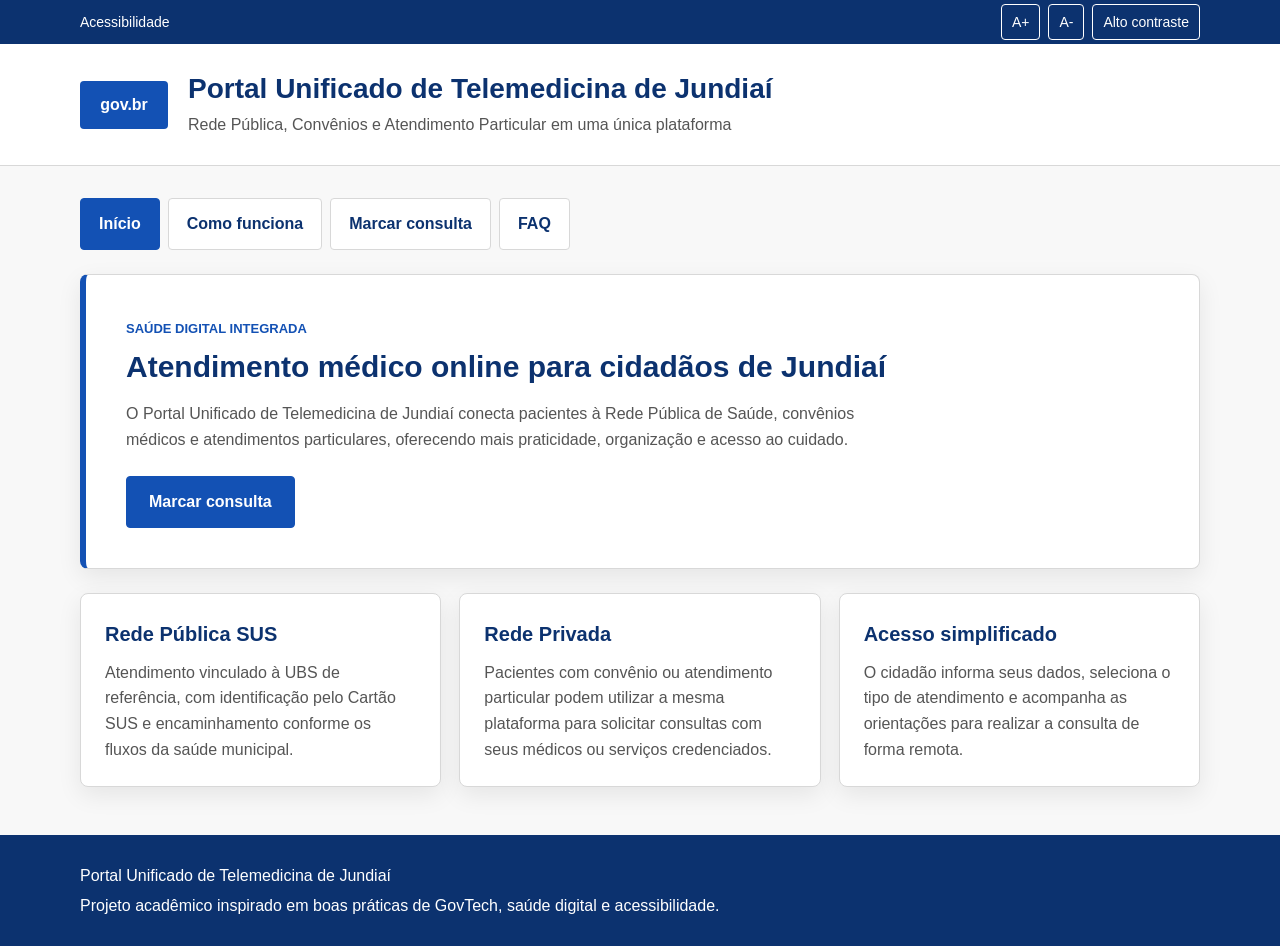
==== index.html @ 23819e75 "Primeiros passos! Código gerenciado por Yago; utilizamos: codex, cloude. Html básico, melhor mais o " ====
<!-- index.html -->
<!DOCTYPE html>
<html lang="pt-BR">
<head>
  <meta charset="UTF-8" />
  <meta name="viewport" content="width=device-width, initial-scale=1.0" />
  <title>Portal Unificado de Telemedicina de Jundiaí</title>

  <link rel="stylesheet" href="style.css" />
</head>
<body>
  <!-- Barra de acessibilidade no topo, preservando funções essenciais -->
  <div class="accessibility-bar" aria-label="Barra de acessibilidade">
    <div class="container accessibility-content">
      <span>Acessibilidade</span>

      <div class="accessibility-actions">
        <button type="button" id="increaseFont" aria-label="Aumentar tamanho da fonte">A+</button>
        <button type="button" id="decreaseFont" aria-label="Diminuir tamanho da fonte">A-</button>
        <button type="button" id="toggleContrast" aria-label="Ativar ou desativar alto contraste">
          Alto contraste
        </button>
      </div>
    </div>
  </div>

  <!-- Cabeçalho institucional inspirado no padrão Gov.br -->
  <header class="main-header">
    <div class="container header-content">
      <div class="brand">
        <span class="gov-label">gov.br</span>
        <div>
          <h1>Portal Unificado de Telemedicina de Jundiaí</h1>
          <p>Rede Pública, Convênios e Atendimento Particular em uma única plataforma</p>
        </div>
      </div>
    </div>
  </header>

  <main class="container page-layout">
    <!-- Navegação por abas -->
    <nav class="tabs" aria-label="Navegação principal">
      <button class="tab-button active" data-tab="inicio" type="button">Início</button>
      <button class="tab-button" data-tab="como-funciona" type="button">Como funciona</button>
      <button class="tab-button" data-tab="marcar-consulta" type="button">Marcar consulta</button>
      <button class="tab-button" data-tab="faq" type="button">FAQ</button>
    </nav>

    <!-- Aba Início -->
    <section id="inicio" class="tab-content active">
      <div class="hero-card">
        <div>
          <span class="section-kicker">Saúde digital integrada</span>
          <h2>Atendimento médico online para cidadãos de Jundiaí</h2>
          <p>
            O Portal Unificado de Telemedicina de Jundiaí conecta pacientes à Rede Pública
            de Saúde, convênios médicos e atendimentos particulares, oferecendo mais
            praticidade, organização e acesso ao cuidado.
          </p>
          <button class="primary-button" type="button" data-open-tab="marcar-consulta">
            Marcar consulta
          </button>
        </div>
      </div>

      <div class="info-grid">
        <article class="card">
          <h3>Rede Pública SUS</h3>
          <p>
            Atendimento vinculado à UBS de referência, com identificação pelo Cartão SUS
            e encaminhamento conforme os fluxos da saúde municipal.
          </p>
        </article>

        <article class="card">
          <h3>Rede Privada</h3>
          <p>
            Pacientes com convênio ou atendimento particular podem utilizar a mesma
            plataforma para solicitar consultas com seus médicos ou serviços credenciados.
          </p>
        </article>

        <article class="card">
          <h3>Acesso simplificado</h3>
          <p>
            O cidadão informa seus dados, seleciona o tipo de atendimento e acompanha
            as orientações para realizar a consulta de forma remota.
          </p>
        </article>
      </div>
    </section>

    <!-- Aba Como Funciona -->
    <section id="como-funciona" class="tab-content">
      <div class="card content-card">
        <span class="section-kicker">Fluxo do atendimento</span>
        <h2>Como funciona</h2>

        <div class="steps">
          <div class="step">
            <strong>1. Escolha o tipo de atendimento</strong>
            <p>
              O cidadão informa se deseja atendimento pela Rede Pública SUS ou pela Rede
              Privada, incluindo convênios e consultas particulares.
            </p>
          </div>

          <div class="step">
            <strong>2. Preencha os dados necessários</strong>
            <p>
              Para o SUS, são solicitados o Cartão SUS e a UBS de referência. Para a Rede
              Privada, são solicitados o convênio ou plano de saúde e o número da carteirinha.
            </p>
          </div>

          <div class="step">
            <strong>3. Aguarde a confirmação</strong>
            <p>
              A solicitação é encaminhada para análise. O paciente poderá ser atendido pelo
              médico da sua UBS ou pelo profissional vinculado ao seu convênio ou atendimento
              particular.
            </p>
          </div>

          <div class="step">
            <strong>4. Realize a consulta online</strong>
            <p>
              Após a confirmação, o paciente recebe as orientações de acesso à teleconsulta,
              garantindo mais comodidade e continuidade no cuidado em saúde.
            </p>
          </div>
        </div>
      </div>
    </section>

    <!-- Aba Marcar Consulta -->
    <section id="marcar-consulta" class="tab-content">
      <div class="card content-card">
        <span class="section-kicker">Solicitação de atendimento</span>
        <h2>Marcar consulta</h2>

        <form id="appointmentForm">
          <div class="form-group">
            <label for="fullName">Nome completo</label>
            <input type="text" id="fullName" name="fullName" required />
          </div>

          <div class="form-row">
            <div class="form-group">
              <label for="cpf">CPF</label>
              <input type="text" id="cpf" name="cpf" placeholder="000.000.000-00" required />
            </div>

            <div class="form-group">
              <label for="birthDate">Data de nascimento</label>
              <input type="date" id="birthDate" name="birthDate" required />
            </div>
          </div>

          <div class="form-group">
            <label for="phone">Telefone ou WhatsApp</label>
            <input type="tel" id="phone" name="phone" placeholder="(11) 99999-9999" required />
          </div>

          <!-- Radio buttons que controlam os campos dinâmicos -->
          <fieldset class="form-group radio-fieldset">
            <legend>Tipo de atendimento</legend>

            <label class="radio-option">
              <input type="radio" name="serviceType" value="publica" required />
              Rede Pública SUS
            </label>

            <label class="radio-option">
              <input type="radio" name="serviceType" value="privada" required />
              Rede Privada Convênio/Particular
            </label>
          </fieldset>

          <!-- Campos exibidos somente para Rede Pública -->
          <div id="publicFields" class="conditional-fields hidden">
            <div class="form-group">
              <label for="susCard">Número do Cartão SUS</label>
              <input type="text" id="susCard" name="susCard" />
            </div>

            <div class="form-group">
              <label for="ubs">UBS de referência</label>
              <select id="ubs" name="ubs">
                <option value="">Selecione uma UBS</option>
                <option value="ubs-central">UBS Central</option>
                <option value="ubs-vila-arens">UBS Vila Arens</option>
                <option value="ubs-eloype-chaves">UBS Eloy Chaves</option>
                <option value="ubs-vila-hortolandia">UBS Vila Hortolândia</option>
                <option value="ubs-novo-horizonte">UBS Novo Horizonte</option>
              </select>
            </div>
          </div>

          <!-- Campos exibidos somente para Rede Privada -->
          <div id="privateFields" class="conditional-fields hidden">
            <div class="form-group">
              <label for="healthPlan">Nome do convênio/plano de saúde</label>
              <input type="text" id="healthPlan" name="healthPlan" />
            </div>

            <div class="form-group">
              <label for="cardNumber">Número da carteirinha</label>
              <input type="text" id="cardNumber" name="cardNumber" />
            </div>
          </div>

          <div class="form-group">
            <label for="specialty">Especialidade desejada</label>
            <select id="specialty" name="specialty" required>
              <option value="">Selecione uma especialidade</option>
              <option value="clinico-geral">Clínico geral</option>
              <option value="pediatria">Pediatria</option>
              <option value="psicologia">Psicologia</option>
              <option value="cardiologia">Cardiologia</option>
              <option value="dermatologia">Dermatologia</option>
            </select>
          </div>

          <div class="form-group">
            <label for="description">Descreva brevemente o motivo da consulta</label>
            <textarea id="description" name="description" rows="4" required></textarea>
          </div>

          <button class="primary-button" type="submit">Enviar solicitação</button>

          <p id="formMessage" class="form-message" role="status" aria-live="polite"></p>
        </form>
      </div>
    </section>

    <!-- Aba FAQ -->
    <section id="faq" class="tab-content">
      <div class="card content-card">
        <span class="section-kicker">Dúvidas frequentes</span>
        <h2>FAQ</h2>

        <div class="faq-list">
          <details>
            <summary>O portal é somente para pacientes do SUS?</summary>
            <p>
              Não. O portal foi ampliado para integrar tanto a Rede Pública SUS quanto a
              Rede Privada, incluindo convênios médicos e atendimentos particulares.
            </p>
          </details>

          <details>
            <summary>Posso ser atendido pelo médico da minha UBS?</summary>
            <p>
              Sim. Ao escolher Rede Pública SUS, o sistema solicita o Cartão SUS e a UBS
              de referência para encaminhar o atendimento conforme a organização da rede municipal.
            </p>
          </details>

          <details>
            <summary>Quem tem convênio também pode usar?</summary>
            <p>
              Sim. Pacientes da Rede Privada podem informar o nome do convênio ou plano
              de saúde e o número da carteirinha para solicitar atendimento pela plataforma.
            </p>
          </details>

          <details>
            <summary>A consulta é sempre online?</summary>
            <p>
              O objetivo principal é facilitar a teleconsulta. Porém, dependendo da avaliação
              profissional, o paciente poderá receber orientação para atendimento presencial.
            </p>
          </details>

          <details>
            <summary>O alto contraste e o aumento de fonte funcionam em todas as abas?</summary>
            <p>
              Sim. Os recursos de acessibilidade foram mantidos globalmente e afetam toda
              a interface do portal.
            </p>
          </details>
        </div>
      </div>
    </section>
  </main>

  <footer class="main-footer">
    <div class="container">
      <p>Portal Unificado de Telemedicina de Jundiaí</p>
      <p>Projeto acadêmico inspirado em boas práticas de GovTech, saúde digital e acessibilidade.</p>
    </div>
  </footer>

  <script src="script.js"></script>
</body>
</html>
---- style.css ----
/* style.css */

/* Variáveis centrais para facilitar manutenção da identidade visual */
:root {
  --gov-blue: #1351b4;
  --gov-blue-dark: #0c326f;
  --gov-blue-light: #dbe8fb;
  --background: #f8f8f8;
  --surface: #ffffff;
  --text: #1f1f1f;
  --muted: #555555;
  --border: #d8d8d8;
  --success: #168821;
  --shadow: 0 8px 24px rgba(0, 0, 0, 0.08);
  --radius: 8px;
  --font-scale: 1;
}

* {
  box-sizing: border-box;
}

body {
  margin: 0;
  font-family: Arial, Helvetica, sans-serif;
  font-size: calc(16px * var(--font-scale));
  line-height: 1.6;
  color: var(--text);
  background: var(--background);
}

button,
input,
select,
textarea {
  font: inherit;
}

.container {
  width: min(1120px, calc(100% - 32px));
  margin: 0 auto;
}

/* Barra de acessibilidade */
.accessibility-bar {
  background: var(--gov-blue-dark);
  color: #ffffff;
  font-size: calc(14px * var(--font-scale));
}

.accessibility-content {
  display: flex;
  align-items: center;
  justify-content: space-between;
  min-height: 44px;
  gap: 16px;
}

.accessibility-actions {
  display: flex;
  gap: 8px;
  flex-wrap: wrap;
}

.accessibility-actions button {
  border: 1px solid #ffffff;
  background: transparent;
  color: #ffffff;
  padding: 6px 10px;
  border-radius: 4px;
  cursor: pointer;
}

.accessibility-actions button:hover,
.accessibility-actions button:focus {
  background: #ffffff;
  color: var(--gov-blue-dark);
}

/* Cabeçalho */
.main-header {
  background: var(--surface);
  border-bottom: 1px solid var(--border);
}

.header-content {
  padding: 28px 0;
}

.brand {
  display: flex;
  align-items: center;
  gap: 20px;
}

.gov-label {
  display: inline-flex;
  align-items: center;
  justify-content: center;
  min-width: 88px;
  height: 48px;
  background: var(--gov-blue);
  color: #ffffff;
  font-weight: 700;
  border-radius: 4px;
  letter-spacing: 0;
}

.brand h1 {
  margin: 0;
  color: var(--gov-blue-dark);
  font-size: calc(28px * var(--font-scale));
  line-height: 1.2;
}

.brand p {
  margin: 6px 0 0;
  color: var(--muted);
}

/* Layout principal */
.page-layout {
  padding: 32px 0 48px;
}

.tabs {
  display: flex;
  flex-wrap: wrap;
  gap: 8px;
  margin-bottom: 24px;
}

.tab-button {
  border: 1px solid var(--border);
  background: var(--surface);
  color: var(--gov-blue-dark);
  padding: 12px 18px;
  border-radius: 4px;
  font-weight: 700;
  cursor: pointer;
}

.tab-button:hover,
.tab-button:focus {
  border-color: var(--gov-blue);
  background: var(--gov-blue-light);
}

.tab-button.active {
  background: var(--gov-blue);
  color: #ffffff;
  border-color: var(--gov-blue);
}

.tab-content {
  display: none;
}

.tab-content.active {
  display: block;
}

/* Cards e hero */
.hero-card,
.card {
  background: var(--surface);
  border: 1px solid var(--border);
  border-radius: var(--radius);
  box-shadow: var(--shadow);
}

.hero-card {
  padding: 40px;
  margin-bottom: 24px;
  border-left: 6px solid var(--gov-blue);
}

.section-kicker {
  display: inline-block;
  color: var(--gov-blue);
  font-weight: 700;
  margin-bottom: 8px;
  text-transform: uppercase;
  font-size: calc(13px * var(--font-scale));
}

.hero-card h2,
.content-card h2 {
  margin: 0 0 12px;
  color: var(--gov-blue-dark);
  font-size: calc(30px * var(--font-scale));
  line-height: 1.25;
}

.hero-card p {
  max-width: 760px;
  margin-bottom: 24px;
  color: var(--muted);
}

.info-grid {
  display: grid;
  grid-template-columns: repeat(3, 1fr);
  gap: 18px;
}

.card {
  padding: 24px;
}

.card h3 {
  margin: 0 0 10px;
  color: var(--gov-blue-dark);
  font-size: calc(20px * var(--font-scale));
}

.card p {
  margin: 0;
  color: var(--muted);
}

.content-card {
  max-width: 860px;
}

/* Botões */
.primary-button {
  border: 1px solid var(--gov-blue);
  background: var(--gov-blue);
  color: #ffffff;
  padding: 12px 22px;
  border-radius: 4px;
  font-weight: 700;
  cursor: pointer;
  transition: background 0.2s ease, transform 0.2s ease;
}

.primary-button:hover,
.primary-button:focus {
  background: var(--gov-blue-dark);
  transform: translateY(-1px);
}

/* Etapas */
.steps {
  display: grid;
  gap: 16px;
  margin-top: 20px;
}

.step {
  padding: 18px;
  border-left: 4px solid var(--gov-blue);
  background: #f5f8ff;
  border-radius: 4px;
}

.step strong {
  color: var(--gov-blue-dark);
}

.step p {
  margin: 8px 0 0;
}

/* Formulário */
form {
  margin-top: 20px;
}

.form-row {
  display: grid;
  grid-template-columns: 1fr 1fr;
  gap: 16px;
}

.form-group {
  margin-bottom: 18px;
}

label,
legend {
  display: block;
  margin-bottom: 8px;
  font-weight: 700;
  color: var(--gov-blue-dark);
}

input,
select,
textarea {
  width: 100%;
  border: 1px solid var(--border);
  border-radius: 4px;
  padding: 12px;
  background: #ffffff;
  color: var(--text);
}

input:focus,
select:focus,
textarea:focus {
  outline: 3px solid var(--gov-blue-light);
  border-color: var(--gov-blue);
}

.radio-fieldset {
  border: 1px solid var(--border);
  border-radius: var(--radius);
  padding: 16px;
}

.radio-option {
  display: flex;
  align-items: center;
  gap: 10px;
  font-weight: 400;
  color: var(--text);
  margin-bottom: 10px;
}

.radio-option input {
  width: auto;
}

.conditional-fields {
  padding: 18px;
  margin-bottom: 18px;
  background: #f5f8ff;
  border: 1px solid var(--gov-blue-light);
  border-radius: var(--radius);
}

.hidden {
  display: none;
}

.form-message {
  margin-top: 16px;
  font-weight: 700;
  color: var(--success);
}

/* FAQ */
.faq-list {
  display: grid;
  gap: 12px;
  margin-top: 20px;
}

details {
  border: 1px solid var(--border);
  border-radius: var(--radius);
  background: #ffffff;
  padding: 16px;
}

summary {
  cursor: pointer;
  font-weight: 700;
  color: var(--gov-blue-dark);
}

details p {
  margin-bottom: 0;
  color: var(--muted);
}

/* Rodapé */
.main-footer {
  background: var(--gov-blue-dark);
  color: #ffffff;
  padding: 24px 0;
}

.main-footer p {
  margin: 4px 0;
}

/* Alto contraste aplicado via JavaScript */
body.high-contrast {
  --background: #000000;
  --surface: #000000;
  --text: #ffffff;
  --muted: #ffffff;
  --border: #ffffff;
  --gov-blue: #ffff00;
  --gov-blue-dark: #ffff00;
  --gov-blue-light: #333333;
  --shadow: none;
}

body.high-contrast .main-header,
body.high-contrast .card,
body.high-contrast .hero-card,
body.high-contrast details,
body.high-contrast input,
body.high-contrast select,
body.high-contrast textarea {
  background: #000000;
  color: #ffffff;
}

body.high-contrast .gov-label,
body.high-contrast .primary-button,
body.high-contrast .tab-button.active {
  background: #ffff00;
  color: #000000;
  border-color: #ffff00;
}

body.high-contrast .tab-button {
  background: #000000;
  color: #ffff00;
  border-color: #ffff00;
}

body.high-contrast .step,
body.high-contrast .conditional-fields {
  background: #111111;
  border-color: #ffff00;
}

/* Responsividade */
@media (max-width: 768px) {
  .brand {
    align-items: flex-start;
    flex-direction: column;
  }

  .brand h1 {
    font-size: calc(24px * var(--font-scale));
  }

  .hero-card {
    padding: 28px;
  }

  .info-grid,
  .form-row {
    grid-template-columns: 1fr;
  }

  .tabs {
    flex-direction: column;
  }

  .tab-button {
    width: 100%;
    text-align: left;
  }

  .accessibility-content {
    align-items: flex-start;
    flex-direction: column;
    padding: 10px 0;
  }
}
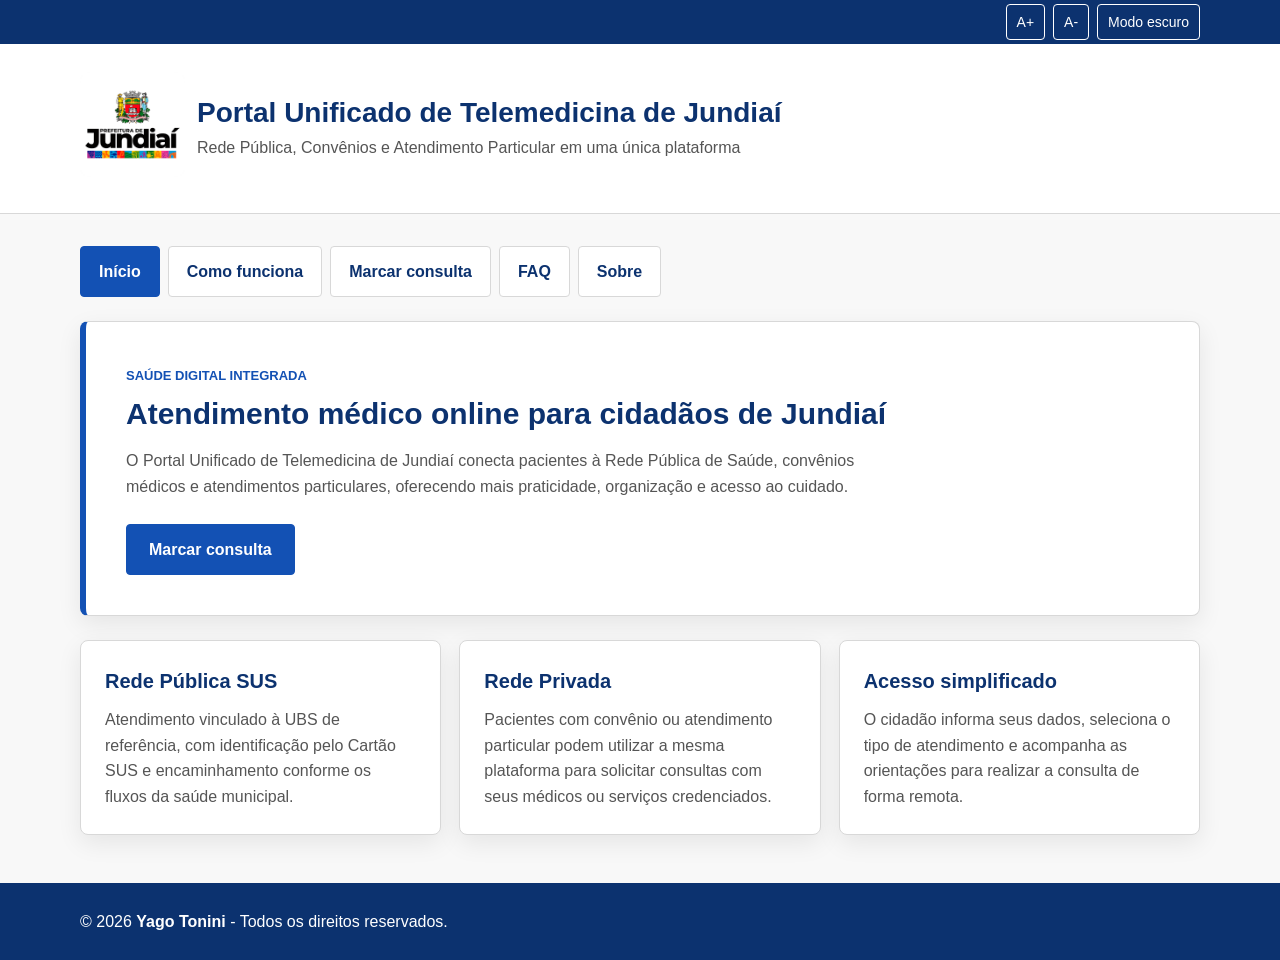
==== commit 2fe938e3: "Algumas Atualizações Tentando deixar o projeto mais agradável, mudando pequenos detalhes." ====
--- a/index.html
+++ b/index.html
@@ -5,33 +5,42 @@
   <meta charset="UTF-8" />
   <meta name="viewport" content="width=device-width, initial-scale=1.0" />
   <title>Portal Unificado de Telemedicina de Jundiaí</title>
-
   <link rel="stylesheet" href="style.css" />
 </head>
 <body>
   <!-- Barra de acessibilidade no topo, preservando funções essenciais -->
   <div class="accessibility-bar" aria-label="Barra de acessibilidade">
     <div class="container accessibility-content">
-      <span>Acessibilidade</span>
+    
 
       <div class="accessibility-actions">
         <button type="button" id="increaseFont" aria-label="Aumentar tamanho da fonte">A+</button>
         <button type="button" id="decreaseFont" aria-label="Diminuir tamanho da fonte">A-</button>
-        <button type="button" id="toggleContrast" aria-label="Ativar ou desativar alto contraste">
-          Alto contraste
+        <button type="button" id="toggleTheme" aria-label="Ativar ou desativar modo escuro">
+          Modo escuro
         </button>
+        
       </div>
     </div>
   </div>
 
-  <!-- Cabeçalho institucional inspirado no padrão Gov.br -->
+  <!-- Cabeçalho -->
   <header class="main-header">
     <div class="container header-content">
       <div class="brand">
-        <span class="gov-label">gov.br</span>
+        <a href="https://jundiai.sp.gov.br/" target="_blank" rel="noopener noreferrer">
+        <img
+          class="brand-logo"
+          src="imagens/imagem prefeitura jun.webp"
+          alt="Prefeitura de Jundiaí"
+        />
+        </a>
+        
+        
         <div>
           <h1>Portal Unificado de Telemedicina de Jundiaí</h1>
           <p>Rede Pública, Convênios e Atendimento Particular em uma única plataforma</p>
+        
         </div>
       </div>
     </div>
@@ -44,6 +53,7 @@
       <button class="tab-button" data-tab="como-funciona" type="button">Como funciona</button>
       <button class="tab-button" data-tab="marcar-consulta" type="button">Marcar consulta</button>
       <button class="tab-button" data-tab="faq" type="button">FAQ</button>
+      <button class="tab-button" data-tab="sobre" type="button">Sobre</button>
     </nav>
 
     <!-- Aba Início -->
@@ -283,12 +293,48 @@
         </div>
       </div>
     </section>
+
+    <!-- Aba Sobre -->
+    <section id="sobre" class="tab-content">
+    <div class="card content-card">
+    <span class="section-kicker">Sobre o projeto</span>
+    <h2>Portal Unificado de Telemedicina de Jundiaí</h2>
+
+    <p>
+      Este projeto foi desenvolvido como parte de um Trabalho de Conclusão de Curso,
+      com o objetivo de propor uma solução digital para facilitar o acesso da população
+      de Jundiaí a atendimentos médicos por telemedicina.
+    </p>
+
+    <p>
+      A plataforma simula um portal GovTech, inspirado em padrões de interface do Gov.br,
+      reunindo em um único ambiente a Rede Pública SUS, convênios de saúde e atendimentos
+      particulares.
+    </p>
+
+    <p>
+      O sistema prioriza acessibilidade, clareza visual, organização das informações e
+      uma experiência simples para o cidadão, permitindo escolher o tipo de atendimento,
+      preencher os dados necessários e solicitar uma consulta online.
+    </p>
+
+    <h3>Objetivos do projeto</h3>
+
+    <ul>
+      <li>Modernizar o acesso aos serviços de saúde digital.</li>
+      <li>Integrar atendimento público e privado em uma mesma plataforma.</li>
+      <li>Reduzir barreiras de deslocamento para consultas iniciais.</li>
+      <li>Garantir que a população tenha acesso a informações claras e confiáveis.</li>
+      <li>Promover a inclusão digital e acessibilidade para todos os cidadãos.</li>
+
+    </ul>
+  </div>
+  </section>
   </main>
 
   <footer class="main-footer">
     <div class="container">
-      <p>Portal Unificado de Telemedicina de Jundiaí</p>
-      <p>Projeto acadêmico inspirado em boas práticas de GovTech, saúde digital e acessibilidade.</p>
+      <p>&copy; 2026 <strong>Yago Tonini</strong> - Todos os direitos reservados. </p>
     </div>
   </footer>
 
--- a/style.css
+++ b/style.css
@@ -20,6 +20,10 @@
   box-sizing: border-box;
 }
 
+body::-webkit-scrollbar {
+    display: none; /* esconder a barra de rolagem */
+}
+
 body {
   margin: 0;
   font-family: Arial, Helvetica, sans-serif;
@@ -27,7 +31,12 @@
   line-height: 1.6;
   color: var(--text);
   background: var(--background);
-}
+
+  min-height: 100vh;
+  display: flex;
+  flex-direction: column;
+}
+
 
 button,
 input,
@@ -51,7 +60,7 @@
 .accessibility-content {
   display: flex;
   align-items: center;
-  justify-content: space-between;
+  justify-content: flex-end;
   min-height: 44px;
   gap: 16px;
 }
@@ -90,7 +99,14 @@
 .brand {
   display: flex;
   align-items: center;
-  gap: 20px;
+  gap: 12px;
+}
+
+.brand-logo {
+  width: 105px;
+  max-height: 110px;
+  object-fit: contain;
+  flex-shrink: 0;
 }
 
 .gov-label {
@@ -120,6 +136,7 @@
 
 /* Layout principal */
 .page-layout {
+  flex: 1;
   padding: 32px 0 48px;
 }
 
@@ -370,66 +387,83 @@
 .main-footer {
   background: var(--gov-blue-dark);
   color: #ffffff;
-  padding: 24px 0;
+  padding: 20px 0;
 }
 
 .main-footer p {
-  margin: 4px 0;
-}
-
-/* Alto contraste aplicado via JavaScript */
-body.high-contrast {
-  --background: #000000;
-  --surface: #000000;
-  --text: #ffffff;
-  --muted: #ffffff;
-  --border: #ffffff;
-  --gov-blue: #ffff00;
-  --gov-blue-dark: #ffff00;
-  --gov-blue-light: #333333;
-  --shadow: none;
-}
-
-body.high-contrast .main-header,
-body.high-contrast .card,
-body.high-contrast .hero-card,
-body.high-contrast details,
-body.high-contrast input,
-body.high-contrast select,
-body.high-contrast textarea {
-  background: #000000;
-  color: #ffffff;
-}
-
-body.high-contrast .gov-label,
-body.high-contrast .primary-button,
-body.high-contrast .tab-button.active {
-  background: #ffff00;
-  color: #000000;
-  border-color: #ffff00;
-}
-
-body.high-contrast .tab-button {
-  background: #000000;
-  color: #ffff00;
-  border-color: #ffff00;
-}
-
-body.high-contrast .step,
-body.high-contrast .conditional-fields {
-  background: #111111;
-  border-color: #ffff00;
+  margin: 6px 0;
+}
+
+/* Modo escuro aplicado via JavaScript */
+body.dark-mode {
+  --background: #121212;
+  --surface: #1e1e1e;
+  --text: #f5f5f5;
+  --muted: #d0d0d0;
+  --border: #3a3a3a;
+  --gov-blue: #6ea8fe;
+  --gov-blue-dark: #9ec5fe;
+  --gov-blue-light: #26364f;
+  --shadow: 0 8px 24px rgba(0, 0, 0, 0.35);
+}
+
+body.dark-mode .main-header,
+body.dark-mode .card,
+body.dark-mode .hero-card,
+body.dark-mode details,
+body.dark-mode input,
+body.dark-mode select,
+body.dark-mode textarea {
+  background: var(--surface);
+  color: var(--text);
+}
+
+body.dark-mode .accessibility-bar,
+body.dark-mode .main-footer {
+  background: #0b1f3a;
+}
+
+body.dark-mode .gov-label,
+body.dark-mode .primary-button,
+body.dark-mode .tab-button.active {
+  background: var(--gov-blue);
+  color: #08111f;
+  border-color: var(--gov-blue);
+}
+
+body.dark-mode .tab-button {
+  background: var(--surface);
+  color: var(--gov-blue-dark);
+  border-color: var(--border);
+}
+
+body.dark-mode .step,
+body.dark-mode .conditional-fields {
+  background: #182336;
+  border-color: var(--gov-blue-light);
 }
 
 /* Responsividade */
 @media (max-width: 768px) {
   .brand {
-    align-items: flex-start;
-    flex-direction: column;
+    flex-direction: row;
+    align-items: center;
+    gap: 10px;
+  }
+
+  .brand-logo {
+    width: 82px;
+    max-height: 58px;
   }
 
   .brand h1 {
-    font-size: calc(24px * var(--font-scale));
+    font-size: calc(19px * var(--font-scale));
+    line-height: 1.2;
+  }
+
+  .brand p {
+    font-size: calc(14px * var(--font-scale));
+    line-height: 1.3;
   }
 
   .hero-card {
@@ -455,4 +489,23 @@
     flex-direction: column;
     padding: 10px 0;
   }
+}
+
+@media (max-width: 420px) {
+  .brand-logo {
+    width: 68px;
+    max-height: 48px;
+  }
+
+  .brand {
+    gap: 8px;
+  }
+
+  .brand h1 {
+    font-size: calc(17px * var(--font-scale));
+  }
+
+  .brand p {
+    font-size: calc(13px * var(--font-scale));
+  }
 }
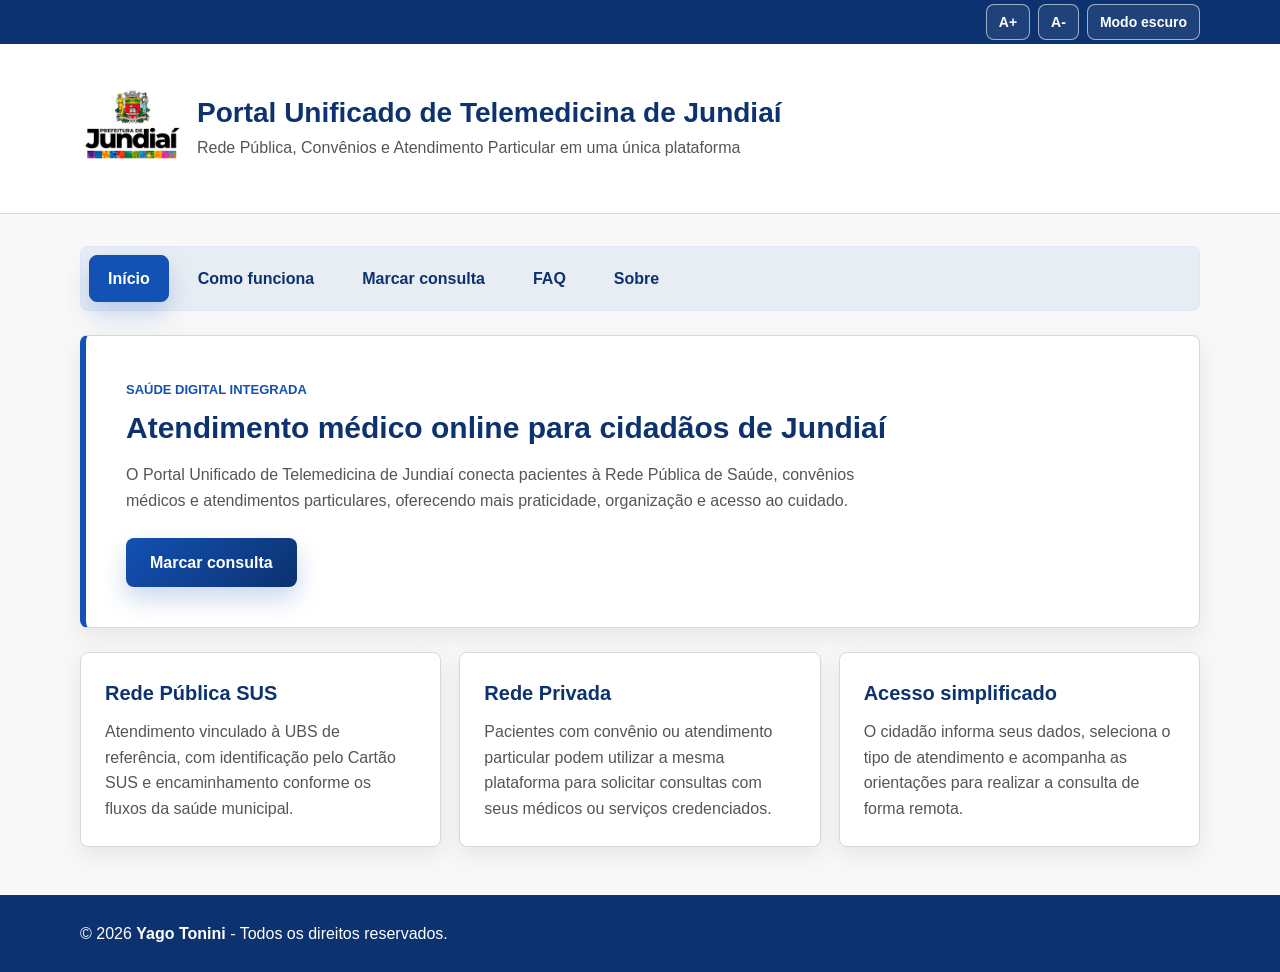
==== commit 029031f3: "Pequenos Detalhes sendo mudados Objetivo deixar o site mais fluido e fácil de mexer." ====
--- a/index.html
+++ b/index.html
@@ -104,11 +104,12 @@
     <section id="como-funciona" class="tab-content">
       <div class="card content-card">
         <span class="section-kicker">Fluxo do atendimento</span>
-        <h2>Como funciona</h2>
+        <h2>Como funciona a sua consulta por vídeo?</h2>
+        <p><strong>Veja como é fácil e seguro ser atendido sem sair de casa, passo a passo.</strong></p>
 
         <div class="steps">
           <div class="step">
-            <strong>1. Escolha o tipo de atendimento</strong>
+            <strong>Escolha o tipo de atendimento</strong>
             <p>
               O cidadão informa se deseja atendimento pela Rede Pública SUS ou pela Rede
               Privada, incluindo convênios e consultas particulares.
@@ -116,7 +117,7 @@
           </div>
 
           <div class="step">
-            <strong>2. Preencha os dados necessários</strong>
+            <strong>Preencha os dados necessários</strong>
             <p>
               Para o SUS, são solicitados o Cartão SUS e a UBS de referência. Para a Rede
               Privada, são solicitados o convênio ou plano de saúde e o número da carteirinha.
@@ -124,7 +125,7 @@
           </div>
 
           <div class="step">
-            <strong>3. Aguarde a confirmação</strong>
+            <strong>Aguarde a confirmação</strong>
             <p>
               A solicitação é encaminhada para análise. O paciente poderá ser atendido pelo
               médico da sua UBS ou pelo profissional vinculado ao seu convênio ou atendimento
@@ -133,10 +134,38 @@
           </div>
 
           <div class="step">
-            <strong>4. Realize a consulta online</strong>
+            <strong>Realize a consulta online</strong>
             <p>
               Após a confirmação, o paciente recebe as orientações de acesso à teleconsulta,
               garantindo mais comodidade e continuidade no cuidado em saúde.
+            </p>
+          </div>
+
+          <div class="step">
+            <strong>Segurança</strong>
+            <p>
+              Antes da consulta, vamos confirmar quem é você para garantir sua segurança. Você também precisará clicar em "Aceitar" para nos autorizar a realizar o seu atendimento por vídeo.
+            </p>
+          </div>
+
+          <div class="step">
+            <strong>A Hora da Consulta</strong>
+            <p>
+              No horário marcado, você entrará em uma sala de vídeo segura. Você e o médico vão conversar em tempo real. Ele vai ouvir suas queixas, ver você pela câmera e avaliar sua saúde com todo o cuidado e sigilo.
+            </p>
+          </div>
+
+          <div class="step">
+            <strong>Receitas e Exames no seu Celular</strong>
+            <p>
+              Após a conversa, se você precisar de remédios, atestados ou exames, o médico enviará os documentos direto para o seu celular. Eles vêm com uma assinatura digital e valem em qualquer farmácia!
+            </p>
+          </div>
+
+          <div class="step">
+            <strong>Acompanhamento Contínuo</strong>
+            <p>
+              Nós cuidamos de você mesmo depois de desligar a chamada. Todos os seus dados ficam guardados com total segurança e, se necessário, deixaremos seu retorno agendado.
             </p>
           </div>
         </div>
@@ -284,10 +313,65 @@
           </details>
 
           <details>
-            <summary>O alto contraste e o aumento de fonte funcionam em todas as abas?</summary>
-            <p>
-              Sim. Os recursos de acessibilidade foram mantidos globalmente e afetam toda
-              a interface do portal.
+            <summary>Como agendar uma consulta?</summary>
+            <p>
+              É muito simples! Basta clicar no botão de agendamento na tela principal. Você vai escolher o tipo de médico que precisa, o dia e o horário que achar melhor. Se precisar de ajuda em qualquer etapa, temos um botão de suporte pronto para te auxiliar.
+            </p>
+          </details>
+
+          <details>
+            <summary>O que acontece se a internet cair na hora?</summary>
+            <p>
+              Não se preocupe, isso pode acontecer! Se a sua conexão ou a do médico falhar, ele tentará ligar de novo. Caso não seja possível voltar para a chamada de vídeo, nossa equipe entrará em contato com você por telefone ou mensagem para remarcar a consulta, sem nenhum custo extra.
+            </p>
+          </details>
+
+          <details>
+            <summary>O que preciso de ter para realizar a consulta por vídeo?</summary>
+            <p>
+              Apenas precisa de um telemóvel (smartphone), tablet ou computador com acesso à internet. O aparelho precisa de ter uma câmara e um microfone a funcionar. Não é necessário instalar programas complicados, basta clicar no link ou botão de "Entrar na consulta" à hora marcada.
+            </p>
+          </details>
+
+          <details>
+            <summary>Como me devo preparar antes de a consulta começar?</summary>
+            <p>
+              Recomendamos que escolha um local calmo, silencioso e bem iluminado na sua casa. Tenha consigo o seu documento de identificação (como o Cartão de Cidadão) e as caixas dos medicamentos que já toma habitualmente, para poder mostrar ao médico caso ele pergunte.
+            </p>
+          </details>
+
+          <details>
+            <summary>Como vou receber minha receita de remédios?</summary>
+            <p>
+              Após a conversa, se o médico receitar algum remédio ou pedir exames, ele enviará o documento direto para o seu celular. Essa receita digital é super segura e vale normalmente em qualquer farmácia perto da sua casa.
+            </p>
+          </details>
+
+          <details>
+            <summary>Meus dados de saúde estão seguros?</summary>
+            <p>
+              Com certeza. Seguimos leis muito rigorosas (como a Lei Geral de Proteção de Dados - LGPD) para garantir que apenas você e seu médico tenham acesso às suas informações e ao que foi conversado durante a consulta.
+            </p>
+          </details>
+
+          <details>
+            <summary>Posso ter um familiar ou cuidador comigo durante a consulta?</summary>
+            <p>
+              Com certeza! Se se sentir mais confortável ou precisar de ajuda para falar com o médico ou mexer no telemóvel, um familiar, amigo ou cuidador pode e deve estar ao seu lado durante toda a chamada de vídeo.
+            </p>
+          </details>
+
+          <details>
+            <summary>E se o médico precisar de ver um exame que eu já fiz antes?</summary>
+            <p>
+              É muito simples. Na página da sua consulta, existe um botão chamado "Enviar documento ou exame". Pode simplesmente usar o seu telemóvel para tirar uma fotografia ao exame em papel e enviá-la de forma segura. O médico conseguirá ver a imagem na tela dele durante o atendimento.
+            </p>
+          </details>
+
+           <details>
+            <summary>O sistema tem opções para pessoas com dificuldades de visão ou outras deficiências?</summary>
+            <p>
+              Sim, o nosso sistema foi desenhado a pensar em todos. Utilizamos letras grandes, cores fáceis de ler e a nossa página está preparada para funcionar com leitores de ecrã (para pessoas cegas ou com baixa visão). O nosso objetivo é que consiga agendar a sua consulta sem barreiras.
             </p>
           </details>
         </div>
@@ -301,13 +385,13 @@
     <h2>Portal Unificado de Telemedicina de Jundiaí</h2>
 
     <p>
-      Este projeto foi desenvolvido como parte de um Trabalho de Conclusão de Curso,
+      Este projeto foi desenvolvido como parte de um <strong>Trabalho de Conclusão de Curso (TCC)</strong>,
       com o objetivo de propor uma solução digital para facilitar o acesso da população
       de Jundiaí a atendimentos médicos por telemedicina.
     </p>
 
     <p>
-      A plataforma simula um portal GovTech, inspirado em padrões de interface do Gov.br,
+      A plataforma simula um portal <strong>GovTech</strong>, inspirado em <strong>padrões de interface do <a id="link-s" rel="stylesheet" href="https://www.gov.br/pt-br" target="_blank" rel="noopener noreferrer">Gov.br</a> e da <a id="link-s" href="https://www.jundiai.sp.gov.br/" target="_blank" rel="noopener noreferrer">Prefeitura de Jundiaí</a></strong>,
       reunindo em um único ambiente a Rede Pública SUS, convênios de saúde e atendimentos
       particulares.
     </p>
@@ -318,7 +402,7 @@
       preencher os dados necessários e solicitar uma consulta online.
     </p>
 
-    <h3>Objetivos do projeto</h3>
+    <h3 id="objective">Objetivos do projeto</h3>
 
     <ul>
       <li>Modernizar o acesso aos serviços de saúde digital.</li>
@@ -326,8 +410,23 @@
       <li>Reduzir barreiras de deslocamento para consultas iniciais.</li>
       <li>Garantir que a população tenha acesso a informações claras e confiáveis.</li>
       <li>Promover a inclusão digital e acessibilidade para todos os cidadãos.</li>
-
     </ul>
+
+    <div class="movetheplace">
+      <ul class="student-list">
+        <a id="link-s" rel="stylesheet" href="https://domussapiens.com.br/" target="_blank" rel="noopener noreferrer">
+          <p>Instituição: <strong>Colégio Domus Sapiens</strong></p>
+        </a>
+        <p >Professor Orientador: Felipe Schadt</p>
+        <p>Alunos integrantes:</p>
+        <li >Yago Tonini</li>
+        <li >Ana Clara Pederse</li>
+        <li >Maria Eduarda Ruocco</li>
+        <li >Matheus Gomes</li>
+        <li >Huanda Peruchi</li>
+      </ul>
+    </div>
+
   </div>
   </section>
   </main>
--- a/style.css
+++ b/style.css
@@ -11,7 +11,10 @@
   --muted: #555555;
   --border: #d8d8d8;
   --success: #168821;
+  --focus-ring: rgba(19, 81, 180, 0.22);
+  --button-sheen: rgba(255, 255, 255, 0.22);
   --shadow: 0 8px 24px rgba(0, 0, 0, 0.08);
+  --button-shadow: 0 12px 24px rgba(19, 81, 180, 0.22);
   --radius: 8px;
   --font-scale: 1;
 }
@@ -72,20 +75,24 @@
 }
 
 .accessibility-actions button {
-  border: 1px solid #ffffff;
-  background: transparent;
+  min-height: 34px;
+  border: 1px solid rgba(255, 255, 255, 0.58);
+  background: rgba(255, 255, 255, 0.08);
   color: #ffffff;
-  padding: 6px 10px;
-  border-radius: 4px;
+  padding: 6px 12px;
+  border-radius: 8px;
   cursor: pointer;
+  font-weight: 700;
+  transition: background 0.2s ease, border-color 0.2s ease, color 0.2s ease, transform 0.2s ease;
 }
 
 .accessibility-actions button:hover,
-.accessibility-actions button:focus {
+.accessibility-actions button:focus-visible {
   background: #ffffff;
-  color: var(--gov-blue-dark);
-}
-
+  border-color: #ffffff;
+  color: var(--gov-blue-dark);
+  transform: translateY(-1px);
+}
 /* Cabeçalho */
 .main-header {
   background: var(--surface);
@@ -143,32 +150,47 @@
 .tabs {
   display: flex;
   flex-wrap: wrap;
-  gap: 8px;
+  gap: 10px;
   margin-bottom: 24px;
+  padding: 8px;
+  background: rgba(19, 81, 180, 0.07);
+  border: 1px solid var(--gov-blue-light);
+  border-radius: 8px;
 }
 
 .tab-button {
-  border: 1px solid var(--border);
+  min-height: 46px;
+  border: 1px solid transparent;
+  background: transparent;
+  color: var(--gov-blue-dark);
+  padding: 10px 18px;
+  border-radius: 8px;
+  font-weight: 700;
+  cursor: pointer;
+  transition: background 0.2s ease, border-color 0.2s ease, box-shadow 0.2s ease, color 0.2s ease, transform 0.2s ease;
+}
+
+.tab-button:hover,
+.tab-button:focus-visible {
+  border-color: rgba(19, 81, 180, 0.18);
   background: var(--surface);
-  color: var(--gov-blue-dark);
-  padding: 12px 18px;
-  border-radius: 4px;
-  font-weight: 700;
-  cursor: pointer;
-}
-
-.tab-button:hover,
-.tab-button:focus {
-  border-color: var(--gov-blue);
-  background: var(--gov-blue-light);
+  box-shadow: 0 8px 18px rgba(12, 50, 111, 0.1);
+  transform: translateY(-1px);
+}
+
+.tab-button:focus-visible,
+.primary-button:focus-visible,
+.accessibility-actions button:focus-visible {
+  outline: 4px solid var(--focus-ring);
+  outline-offset: 2px;
 }
 
 .tab-button.active {
   background: var(--gov-blue);
   color: #ffffff;
   border-color: var(--gov-blue);
-}
-
+  box-shadow: var(--button-shadow);
+}
 .tab-content {
   display: none;
 }
@@ -242,22 +264,46 @@
 
 /* Botões */
 .primary-button {
-  border: 1px solid var(--gov-blue);
-  background: var(--gov-blue);
+  min-height: 48px;
+  border: 0;
+  background: linear-gradient(135deg, var(--gov-blue), var(--gov-blue-dark));
   color: #ffffff;
-  padding: 12px 22px;
-  border-radius: 4px;
+  padding: 12px 24px;
+  border-radius: 8px;
   font-weight: 700;
   cursor: pointer;
-  transition: background 0.2s ease, transform 0.2s ease;
+  box-shadow: var(--button-shadow);
+  position: relative;
+  overflow: hidden;
+  transition: box-shadow 0.2s ease, filter 0.2s ease, transform 0.2s ease;
+}
+
+.primary-button::after {
+  content: "";
+  position: absolute;
+  inset: 0;
+  background: linear-gradient(90deg, transparent, var(--button-sheen), transparent);
+  transform: translateX(-100%);
+  transition: transform 0.45s ease;
 }
 
 .primary-button:hover,
-.primary-button:focus {
-  background: var(--gov-blue-dark);
-  transform: translateY(-1px);
-}
-
+.primary-button:focus-visible {
+  filter: brightness(1.05);
+  box-shadow: 0 16px 30px rgba(19, 81, 180, 0.28);
+  transform: translateY(-2px);
+}
+
+.primary-button:hover::after,
+.primary-button:focus-visible::after {
+  transform: translateX(100%);
+}
+
+.primary-button:active,
+.tab-button:active,
+.accessibility-actions button:active {
+  transform: translateY(0);
+}
 /* Etapas */
 .steps {
   display: grid;
@@ -383,7 +429,41 @@
   color: var(--muted);
 }
 
-/* Rodapé */
+.accessibility-actions li {
+    margin-bottom: 4px;
+    color: var(--muted);
+  }
+
+  #objective {
+    margin-top: 15px;
+    font-size: 28px;
+  }
+
+  #link-s {
+    color: var(--gov-blue-dark);
+    text-decoration: none;
+  }
+
+  .movetheplace{
+    display: flex;
+    justify-content: flex-end;
+    align-items: center;
+    gap: 4px;
+  }
+
+  .student-list {
+  list-style: none;
+  font-size: 14px;
+  padding-left: 0;
+  color: var(--muted);
+}
+
+.student-list li::before {
+    content: "-";
+    margin-right: 5px;
+  }
+
+  /* Rodapé */
 .main-footer {
   background: var(--gov-blue-dark);
   color: #ffffff;
@@ -405,6 +485,8 @@
   --gov-blue-dark: #9ec5fe;
   --gov-blue-light: #26364f;
   --shadow: 0 8px 24px rgba(0, 0, 0, 0.35);
+  --button-shadow: 0 12px 26px rgba(110, 168, 254, 0.2);
+  --focus-ring: rgba(110, 168, 254, 0.26);
 }
 
 body.dark-mode .main-header,
@@ -424,13 +506,16 @@
 }
 
 body.dark-mode .gov-label,
-body.dark-mode .primary-button,
 body.dark-mode .tab-button.active {
   background: var(--gov-blue);
   color: #08111f;
   border-color: var(--gov-blue);
 }
 
+body.dark-mode .primary-button {
+  background: linear-gradient(135deg, #6ea8fe, #9ec5fe);
+  color: #08111f;
+}
 body.dark-mode .tab-button {
   background: var(--surface);
   color: var(--gov-blue-dark);
@@ -477,6 +562,7 @@
 
   .tabs {
     flex-direction: column;
+    padding: 6px;
   }
 
   .tab-button {
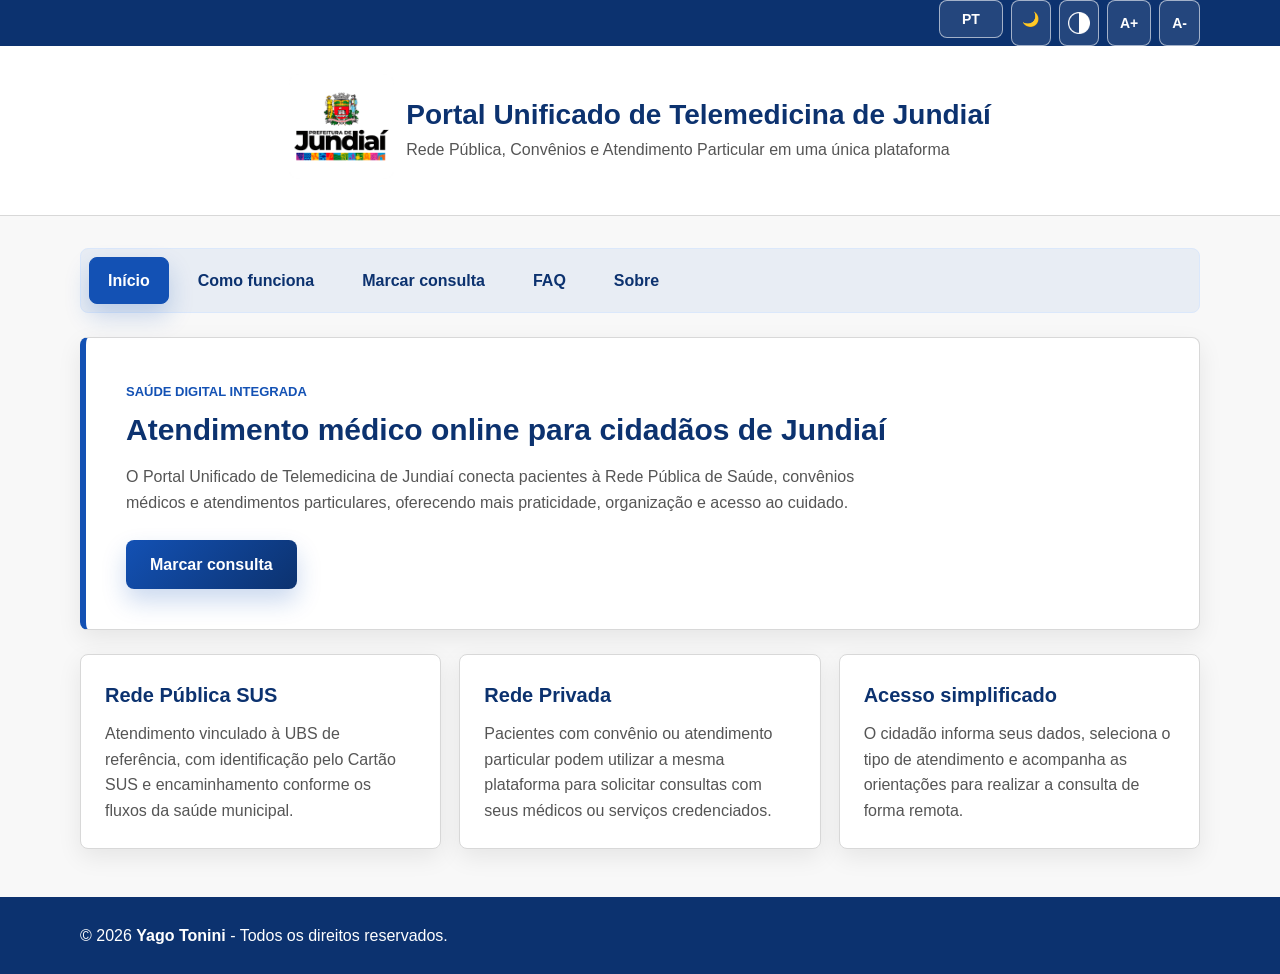
==== commit 16a85d96: "Adicionando mais funções! Mudanças no design do projeto(deixar mais bonito visualmente); adição no F" ====
--- a/index.html
+++ b/index.html
@@ -8,24 +8,34 @@
   <link rel="stylesheet" href="style.css" />
 </head>
 <body>
-  <!-- Barra de acessibilidade no topo, preservando funções essenciais -->
+    <!-- Barra de acessibilidade no topo, preservando funções essenciais -->
   <div class="accessibility-bar" aria-label="Barra de acessibilidade">
     <div class="container accessibility-content">
-    
-
       <div class="accessibility-actions">
+        <label class="language-control" for="languageSelect">
+          <span class="sr-only">Idioma</span>
+          <select id="languageSelect" aria-label="Selecionar idioma">
+            <option value="pt">PT</option>
+            <option value="en">EN</option>
+          </select>
+        </label>
+
+        <button class="icon-button" type="button" id="toggleTheme" aria-label="Ativar modo escuro" title="Ativar modo escuro">
+          <span id="themeIcon" aria-hidden="true">🌙</span>
+        </button>
+
+        <button class="icon-button" type="button" id="toggleContrast" aria-label="Ativar alto contraste" title="Ativar alto contraste">
+          <img src="imagens/simbolo-do-circulo-de-contraste.png" alt="" aria-hidden="true" />
+        </button>
+
         <button type="button" id="increaseFont" aria-label="Aumentar tamanho da fonte">A+</button>
         <button type="button" id="decreaseFont" aria-label="Diminuir tamanho da fonte">A-</button>
-        <button type="button" id="toggleTheme" aria-label="Ativar ou desativar modo escuro">
-          Modo escuro
-        </button>
-        
       </div>
     </div>
   </div>
 
   <!-- Cabeçalho -->
-  <header class="main-header">
+<header class="main-header">
     <div class="container header-content">
       <div class="brand">
         <a href="https://jundiai.sp.gov.br/" target="_blank" rel="noopener noreferrer">
@@ -48,7 +58,13 @@
 
   <main class="container page-layout">
     <!-- Navegação por abas -->
-    <nav class="tabs" aria-label="Navegação principal">
+    <button class="menu-toggle" id="menuToggle" type="button" aria-label="Abrir menu de navegação" aria-controls="mainNavigation" aria-expanded="false">
+      <span class="menu-toggle-line" aria-hidden="true"></span>
+      <span class="menu-toggle-line" aria-hidden="true"></span>
+      <span class="menu-toggle-line" aria-hidden="true"></span>
+    </button>
+
+    <nav class="tabs" id="mainNavigation" aria-label="Navegação principal">
       <button class="tab-button active" data-tab="inicio" type="button">Início</button>
       <button class="tab-button" data-tab="como-funciona" type="button">Como funciona</button>
       <button class="tab-button" data-tab="marcar-consulta" type="button">Marcar consulta</button>
@@ -374,7 +390,19 @@
               Sim, o nosso sistema foi desenhado a pensar em todos. Utilizamos letras grandes, cores fáceis de ler e a nossa página está preparada para funcionar com leitores de ecrã (para pessoas cegas ou com baixa visão). O nosso objetivo é que consiga agendar a sua consulta sem barreiras.
             </p>
           </details>
+
+        <div class="faq-contact-card">
+          <div>
+            <h3>Ainda ficou com alguma dúvida?</h3>
+            <p>Entre em contato com a equipe responsável para receber ajuda sobre o uso do portal e o atendimento por telemedicina.</p>
+          </div>
+          
+          <a class="whatsapp-button" href="https://wa.me/5500000000000" target="_blank" rel="noopener noreferrer" aria-label="Falar no WhatsApp em uma nova aba">
+            <img src="https://upload.wikimedia.org/wikipedia/commons/6/6b/WhatsApp.svg" alt="" aria-hidden="true" />
+            <span>Falar no WhatsApp</span>
+          </a>
         </div>
+      </div>
       </div>
     </section>
 
--- a/style.css
+++ b/style.css
@@ -27,6 +27,10 @@
     display: none; /* esconder a barra de rolagem */
 }
 
+html {
+  overflow-x: hidden;
+}
+
 body {
   margin: 0;
   font-family: Arial, Helvetica, sans-serif;
@@ -38,6 +42,7 @@
   min-height: 100vh;
   display: flex;
   flex-direction: column;
+  overflow-x: hidden;
 }
 
 
@@ -74,24 +79,80 @@
   flex-wrap: wrap;
 }
 
+.sr-only {
+  position: absolute;
+  width: 1px;
+  height: 1px;
+  padding: 0;
+  margin: -1px;
+  overflow: hidden;
+  clip: rect(0, 0, 0, 0);
+  white-space: nowrap;
+  border: 0;
+}
+
+.language-control select,
 .accessibility-actions button {
-  min-height: 34px;
+  min-height: 38px;
   border: 1px solid rgba(255, 255, 255, 0.58);
-  background: rgba(255, 255, 255, 0.08);
+  background: rgba(255, 255, 255, 0.1);
   color: #ffffff;
   padding: 6px 12px;
   border-radius: 8px;
   cursor: pointer;
   font-weight: 700;
-  transition: background 0.2s ease, border-color 0.2s ease, color 0.2s ease, transform 0.2s ease;
-}
-
+  transition: background 0.2s ease, border-color 0.2s ease, color 0.2s ease, transform 0.2s ease, box-shadow 0.2s ease;
+}
+
+.language-control select {
+  appearance: none;
+  min-width: 64px;
+  text-align: center;
+  text-align-last: center;
+}
+
+.language-control select option {
+  color: #08111f;
+}
+
+.icon-button {
+  width: 40px;
+  padding: 0;
+  display: inline-flex;
+  align-items: center;
+  justify-content: center;
+}
+
+.icon-button span,
+.icon-button img {
+  width: 22px;
+  height: 22px;
+  display: block;
+  transition: opacity 0.2s ease, transform 0.2s ease;
+}
+
+.icon-button span {
+  line-height: 1;
+}
+
+#toggleContrast img {
+  filter: invert(1);
+}
+
+.language-control select:hover,
+.language-control select:focus-visible,
 .accessibility-actions button:hover,
 .accessibility-actions button:focus-visible {
   background: #ffffff;
   border-color: #ffffff;
   color: var(--gov-blue-dark);
+  box-shadow: 0 8px 18px rgba(0, 0, 0, 0.14);
   transform: translateY(-1px);
+}
+
+#toggleContrast:hover img,
+#toggleContrast:focus-visible img {
+  filter: none;
 }
 /* Cabeçalho */
 .main-header {
@@ -106,6 +167,7 @@
 .brand {
   display: flex;
   align-items: center;
+  justify-content: center;
   gap: 12px;
 }
 
@@ -146,6 +208,9 @@
   flex: 1;
   padding: 32px 0 48px;
 }
+.menu-toggle {
+  display: none;
+}
 
 .tabs {
   display: flex;
@@ -180,6 +245,9 @@
 
 .tab-button:focus-visible,
 .primary-button:focus-visible,
+.menu-toggle:focus-visible,
+.whatsapp-button:focus-visible,
+.language-control select:focus-visible,
 .accessibility-actions button:focus-visible {
   outline: 4px solid var(--focus-ring);
   outline-offset: 2px;
@@ -197,6 +265,14 @@
 
 .tab-content.active {
   display: block;
+}
+
+#como-funciona.active,
+#marcar-consulta.active,
+#faq.active,
+#sobre.active {
+  display: grid;
+  justify-items: center;
 }
 
 /* Cards e hero */
@@ -212,6 +288,7 @@
   padding: 40px;
   margin-bottom: 24px;
   border-left: 6px solid var(--gov-blue);
+  
 }
 
 .section-kicker {
@@ -259,7 +336,9 @@
 }
 
 .content-card {
+  width: min(100%, 860px);
   max-width: 860px;
+  margin-inline: auto;
 }
 
 /* Botões */
@@ -428,6 +507,64 @@
   margin-bottom: 0;
   color: var(--muted);
 }
+/* Caixa de contato no final do FAQ */
+.faq-contact-card {
+  display: grid;
+  grid-template-columns: 1fr auto;
+  align-items: center;
+  gap: 20px;
+  margin-top: 22px;
+  padding: 22px;
+  border: 1px solid rgba(22, 136, 33, 0.18);
+  border-radius: 8px;
+  background: linear-gradient(135deg, rgba(22, 136, 33, 0.08), rgba(219, 232, 251, 0.75));
+  box-shadow: 0 12px 26px rgba(12, 50, 111, 0.1);
+}
+
+.faq-contact-card h3 {
+  margin: 0 0 6px;
+  color: var(--gov-blue-dark);
+  font-size: calc(22px * var(--font-scale));
+}
+
+.faq-contact-card p {
+  margin: 0;
+  color: var(--muted);
+}
+
+.whatsapp-button {
+  display: inline-flex;
+  align-items: center;
+  justify-content: center;
+  gap: 10px;
+  min-height: 48px;
+  padding: 12px 18px;
+  border-radius: 8px;
+  background: #25d366;
+  color: #083b1f;
+  font-weight: 700;
+  text-decoration: none;
+  white-space: nowrap;
+  box-shadow: 0 12px 22px rgba(37, 211, 102, 0.25);
+  transition: box-shadow 0.2s ease, filter 0.2s ease, transform 0.2s ease;
+}
+
+.whatsapp-button img {
+  width: 24px;
+  height: 24px;
+  flex: 0 0 auto;
+}
+
+.whatsapp-button:hover,
+.whatsapp-button:focus-visible {
+  filter: brightness(1.04);
+  box-shadow: 0 16px 28px rgba(37, 211, 102, 0.32);
+  transform: translateY(-2px);
+}
+
+.whatsapp-button:active {
+  transform: translateY(0);
+}
 
 .accessibility-actions li {
     margin-bottom: 4px;
@@ -522,12 +659,91 @@
   border-color: var(--border);
 }
 
+body.dark-mode .faq-contact-card {
+  background: linear-gradient(135deg, rgba(37, 211, 102, 0.12), rgba(38, 54, 79, 0.85));
+  border-color: rgba(110, 168, 254, 0.24);
+}
+
 body.dark-mode .step,
 body.dark-mode .conditional-fields {
   background: #182336;
   border-color: var(--gov-blue-light);
 }
 
+
+/* Modo de alto contraste acionado pela barra de acessibilidade */
+body.high-contrast {
+  --background: #000000;
+  --surface: #000000;
+  --text: #ffffff;
+  --muted: #ffffff;
+  --border: #ffffff;
+  --gov-blue: #ffff00;
+  --gov-blue-dark: #ffff00;
+  --gov-blue-light: #1f1f1f;
+  --success: #00ff66;
+  --shadow: 0 0 0 2px #ffffff;
+  --button-shadow: 0 0 0 2px #ffff00;
+  --focus-ring: #00ffff;
+}
+
+body.high-contrast,
+body.high-contrast .main-header,
+body.high-contrast .card,
+body.high-contrast .hero-card,
+body.high-contrast details,
+body.high-contrast input,
+body.high-contrast select,
+body.high-contrast textarea,
+body.high-contrast .step,
+body.high-contrast .conditional-fields,
+body.high-contrast .faq-contact-card {
+  background: #000000;
+  color: #ffffff;
+}
+
+body.high-contrast .accessibility-bar,
+body.high-contrast .main-footer,
+body.high-contrast .tabs {
+  background: #000000;
+  border-color: #ffffff;
+}
+
+body.high-contrast a,
+body.high-contrast .section-kicker,
+body.high-contrast h1,
+body.high-contrast h2,
+body.high-contrast h3,
+body.high-contrast summary,
+body.high-contrast label,
+body.high-contrast legend,
+body.high-contrast .tab-button {
+  color: #ffff00;
+}
+
+body.high-contrast .primary-button,
+body.high-contrast .tab-button.active,
+body.high-contrast .whatsapp-button,
+body.high-contrast .accessibility-actions button,
+body.high-contrast .language-control select {
+  background: #ffff00;
+  color: #000000;
+  border-color: #ffff00;
+  box-shadow: none;
+}
+
+body.high-contrast .accessibility-actions button:hover,
+body.high-contrast .accessibility-actions button:focus-visible,
+body.high-contrast .language-control select:hover,
+body.high-contrast .language-control select:focus-visible {
+  background: #00ffff;
+  color: #000000;
+  border-color: #00ffff;
+}
+
+body.high-contrast #toggleContrast img {
+  filter: none;
+}
 /* Responsividade */
 @media (max-width: 768px) {
   .brand {
@@ -560,14 +776,86 @@
     grid-template-columns: 1fr;
   }
 
+  .menu-toggle {
+    display: inline-flex;
+    width: 48px;
+    height: 48px;
+    align-items: center;
+    justify-content: center;
+    flex-direction: column;
+    gap: 5px;
+    margin-bottom: 14px;
+    margin-left: auto;
+    border: 1px solid var(--gov-blue-light);
+    border-radius: 8px;
+    background: var(--surface);
+    color: var(--gov-blue-dark);
+    cursor: pointer;
+    box-shadow: 0 8px 18px rgba(12, 50, 111, 0.08);
+    transition: background 0.2s ease, box-shadow 0.2s ease, transform 0.2s ease;
+  }
+
+  .menu-toggle:hover,
+  .menu-toggle[aria-expanded="true"] {
+    background: var(--gov-blue-light);
+    box-shadow: 0 12px 24px rgba(12, 50, 111, 0.12);
+  }
+
+  .menu-toggle-line {
+    width: 22px;
+    height: 2px;
+    border-radius: 999px;
+    background: currentColor;
+    transition: opacity 0.2s ease, transform 0.2s ease;
+  }
+
+  .menu-toggle[aria-expanded="true"] .menu-toggle-line:nth-child(1) {
+    transform: translateY(7px) rotate(45deg);
+  }
+
+  .menu-toggle[aria-expanded="true"] .menu-toggle-line:nth-child(2) {
+    opacity: 0;
+  }
+
+  .menu-toggle[aria-expanded="true"] .menu-toggle-line:nth-child(3) {
+    transform: translateY(-7px) rotate(-45deg);
+  }
+
   .tabs {
+    display: grid;
+    max-height: 0;
     flex-direction: column;
+    gap: 0;
+    padding: 0 6px;
+    margin-bottom: 18px;
+    overflow: hidden;
+    opacity: 0;
+    visibility: hidden;
+    transition: max-height 0.28s ease, opacity 0.2s ease, visibility 0.2s ease, padding 0.2s ease;
+  }
+
+  .tabs.menu-open {
+    max-height: 420px;
+    gap: 8px;
     padding: 6px;
+    opacity: 1;
+    visibility: visible;
   }
 
   .tab-button {
     width: 100%;
+    min-width: 0;
     text-align: left;
+  }
+
+  .faq-contact-card {
+    grid-template-columns: 1fr;
+    justify-items: start;
+  }
+
+  .whatsapp-button {
+    width: 100%;
+    white-space: normal;
   }
 
   .accessibility-content {
@@ -578,6 +866,37 @@
 }
 
 @media (max-width: 420px) {
+  .accessibility-actions {
+    width: 100%;
+  }
+
+  .language-control,
+  .language-control select {
+    flex: 1 1 72px;
+  }
+
+  .accessibility-actions {
+    width: 100%;
+  }
+
+  .language-control,
+  .language-control select {
+    flex: 1 1 72px;
+  }
+
+  .container {
+    width: min(100% - 24px, 1120px);
+  }
+
+  .card,
+  .hero-card {
+    padding: 22px;
+  }
+
+  .faq-contact-card {
+    padding: 18px;
+  }
+
   .brand-logo {
     width: 68px;
     max-height: 48px;
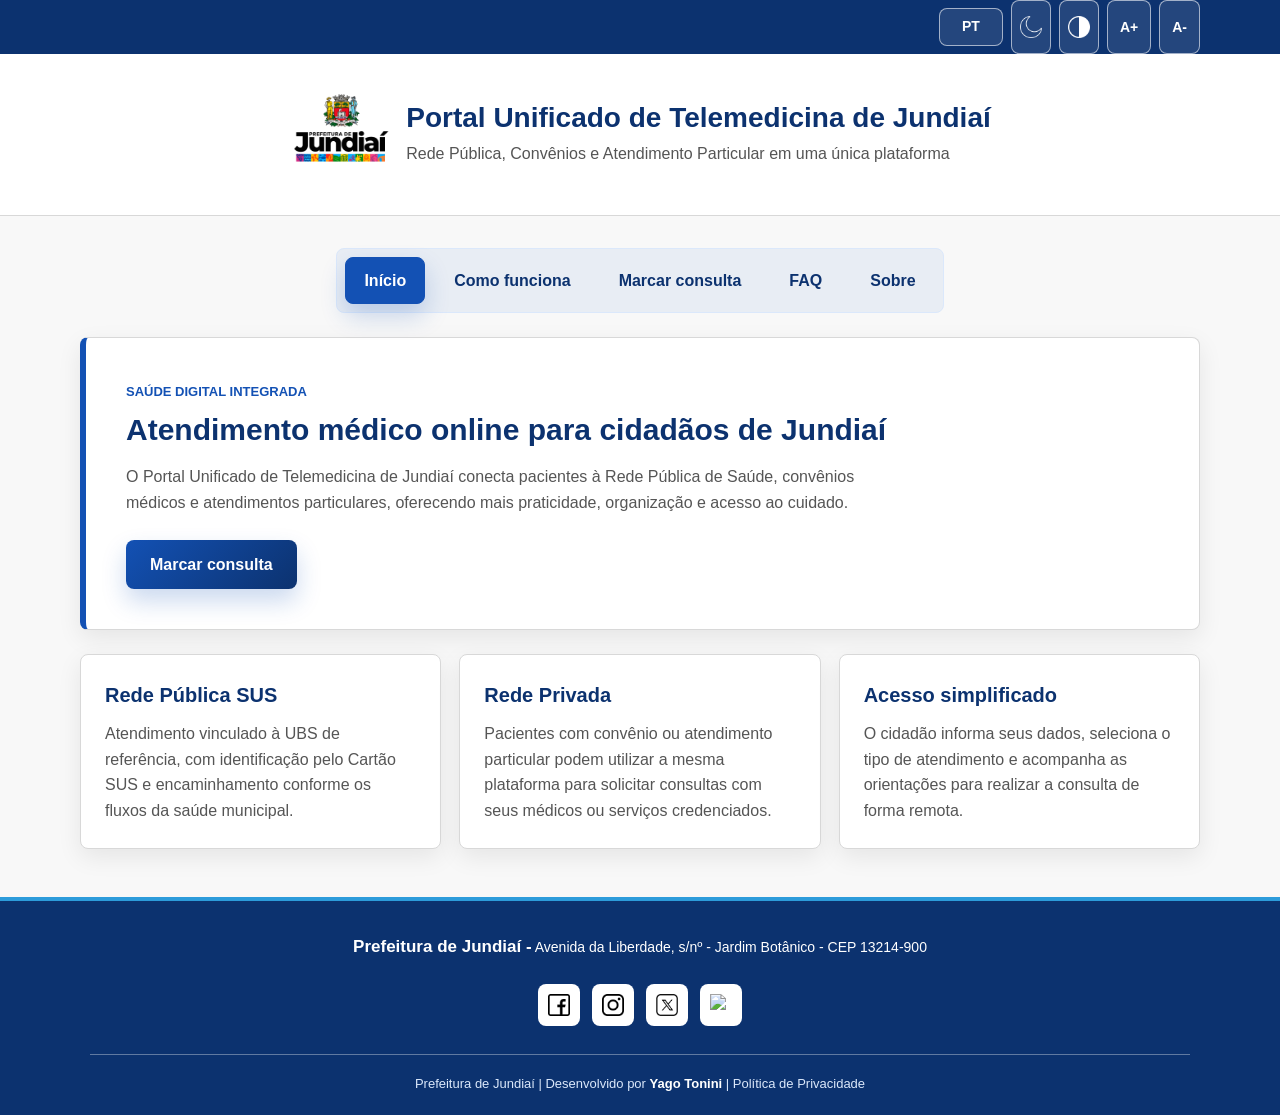
==== commit cce6e42f: "Mudanças! feat(ui): aprimora acessibilidade e responsividade do portal  - substitui os ícones de tem" ====
--- a/index.html
+++ b/index.html
@@ -12,20 +12,29 @@
   <div class="accessibility-bar" aria-label="Barra de acessibilidade">
     <div class="container accessibility-content">
       <div class="accessibility-actions">
-        <label class="language-control" for="languageSelect">
-          <span class="sr-only">Idioma</span>
-          <select id="languageSelect" aria-label="Selecionar idioma">
-            <option value="pt">PT</option>
-            <option value="en">EN</option>
-          </select>
-        </label>
-
-        <button class="icon-button" type="button" id="toggleTheme" aria-label="Ativar modo escuro" title="Ativar modo escuro">
-          <span id="themeIcon" aria-hidden="true">🌙</span>
+        <div class="language-selector">
+          <label class="language-control" for="languageSelect">
+            <span class="sr-only">Idioma</span>
+            <select id="languageSelect" aria-label="Selecionar idioma">
+              <option value="pt">PT</option>
+              <option value="en">EN</option>
+            </select>
+          </label>
+        </div>
+
+        <button class="icon-button" type="button" id="toggleTheme"
+        aria-label="Ativar modo escuro"
+        title="Ativar modo escuro">
+          <img
+            id="themeIcon"
+            src="imagens/lua.png"
+            alt="Ícone do modo escuro"
+            aria-hidden="true"
+          />
         </button>
 
         <button class="icon-button" type="button" id="toggleContrast" aria-label="Ativar alto contraste" title="Ativar alto contraste">
-          <img src="imagens/simbolo-do-circulo-de-contraste.png" alt="" aria-hidden="true" />
+          <img src="imagens/simbolo-do-circulo-de-contraste.png" alt="Ícone do alto contraste" aria-hidden="true" />
         </button>
 
         <button type="button" id="increaseFont" aria-label="Aumentar tamanho da fonte">A+</button>
@@ -41,8 +50,8 @@
         <a href="https://jundiai.sp.gov.br/" target="_blank" rel="noopener noreferrer">
         <img
           class="brand-logo"
-          src="imagens/imagem prefeitura jun.webp"
-          alt="Prefeitura de Jundiaí"
+          src="imagens/imagem pref sem fundo.png"
+          alt="Logotipo da Prefeitura de Jundiaí"
         />
         </a>
         
@@ -64,13 +73,16 @@
       <span class="menu-toggle-line" aria-hidden="true"></span>
     </button>
 
-    <nav class="tabs" id="mainNavigation" aria-label="Navegação principal">
-      <button class="tab-button active" data-tab="inicio" type="button">Início</button>
-      <button class="tab-button" data-tab="como-funciona" type="button">Como funciona</button>
-      <button class="tab-button" data-tab="marcar-consulta" type="button">Marcar consulta</button>
-      <button class="tab-button" data-tab="faq" type="button">FAQ</button>
-      <button class="tab-button" data-tab="sobre" type="button">Sobre</button>
-    </nav>
+    <div class="navigation-container">
+      <nav class="tabs" id="mainNavigation" aria-label="Navegação principal">
+        <button class="tab-button active" data-tab="inicio" type="button">Início</button>
+        <button class="tab-button" data-tab="como-funciona" type="button">Como funciona</button>
+        <button class="tab-button" data-tab="marcar-consulta" type="button">Marcar consulta</button>
+        <button class="tab-button" data-tab="faq" type="button">FAQ</button>
+        <button class="tab-button" data-tab="sobre" type="button">Sobre</button>
+      </nav>
+    </div>
+
 
     <!-- Aba Início -->
     <section id="inicio" class="tab-content active">
@@ -398,7 +410,7 @@
           </div>
           
           <a class="whatsapp-button" href="https://wa.me/5500000000000" target="_blank" rel="noopener noreferrer" aria-label="Falar no WhatsApp em uma nova aba">
-            <img src="https://upload.wikimedia.org/wikipedia/commons/6/6b/WhatsApp.svg" alt="" aria-hidden="true" />
+            <img src="https://upload.wikimedia.org/wikipedia/commons/6/6b/WhatsApp.svg" alt="Ícone do WhatsApp" aria-hidden="true" />
             <span>Falar no WhatsApp</span>
           </a>
         </div>
@@ -459,11 +471,44 @@
   </section>
   </main>
 
-  <footer class="main-footer">
-    <div class="container">
-      <p>&copy; 2026 <strong>Yago Tonini</strong> - Todos os direitos reservados. </p>
-    </div>
-  </footer>
+<footer class="footer">
+  <div class="footer-container">
+    <address class="footer-address">
+      <span><strong>Prefeitura de Jundiaí -</strong> Avenida da Liberdade, s/nº - Jardim Botânico - CEP 13214-900</span>
+    </address>
+
+    <nav class="footer-social" aria-label="Redes sociais da Prefeitura">
+      <a href="https://www.facebook.com/prefeituradejundiai" target="_blank" rel="noopener noreferrer"
+         aria-label="Facebook da Prefeitura de Jundiaí">
+        <img src="imagens/facebook.png" alt="Facebook da Prefeitura de Jundiaí" aria-hidden="true">
+      </a>
+
+      <a href="https://www.instagram.com/cidadedejundiai" target="_blank" rel="noopener noreferrer"
+         aria-label="Instagram da Prefeitura de Jundiaí">
+        <img src="imagens/instagram.png" alt="Instagram da Prefeitura de Jundiaí" aria-hidden="true">
+      </a>
+
+        <a href="https://x.com/CidadeDeJundiai" target="_blank" rel="noopener noreferrer"
+         aria-label="X/Twitter da Prefeitura de Jundiaí">
+        <img src="imagens/x.png" alt="X/Twitter da Prefeitura de Jundiaí" aria-hidden="true">
+      </a>
+    
+
+      <a href="https://www.youtube.com/cidadedejundiai" target="_blank" rel="noopener noreferrer"
+         aria-label="YouTube da Prefeitura de Jundiaí">
+        <img src="imagens/youtube.png" alt="YouTube da Prefeitura de Jundiaí" aria-hidden="true">
+      </a>
+    </nav>
+
+    <hr>
+
+    <p class="footer-bottom">
+      Prefeitura de Jundiaí |
+      Desenvolvido por <strong><a href="https://linktr.ee/yagotonini2" target="_blank" rel="noopener noreferrer">Yago Tonini</a></strong> |
+      Política de Privacidade
+    </p>
+  </div>
+</footer>
 
   <script src="script.js"></script>
 </body>
--- a/style.css
+++ b/style.css
@@ -79,6 +79,10 @@
   flex-wrap: wrap;
 }
 
+.language-selector{
+  margin-top: 7.5px;
+}
+
 .sr-only {
   position: absolute;
   width: 1px;
@@ -115,6 +119,8 @@
   color: #08111f;
 }
 
+
+
 .icon-button {
   width: 40px;
   padding: 0;
@@ -129,6 +135,21 @@
   height: 22px;
   display: block;
   transition: opacity 0.2s ease, transform 0.2s ease;
+}
+
+#themeIcon {
+  object-fit: contain;
+  filter: invert(1);
+}
+
+#toggleTheme:hover #themeIcon,
+#toggleTheme:focus-visible #themeIcon {
+  filter: none;
+  transform: rotate(12deg) scale(1.08);
+}
+
+body.high-contrast #themeIcon {
+  filter: none;
 }
 
 .icon-button span {
@@ -160,6 +181,14 @@
   border-bottom: 1px solid var(--border);
 }
 
+.navigation-container {
+  display: flex;
+  align-items: center;
+  justify-content: center;
+  gap: 12px;
+  padding: 0 16px;
+}
+
 .header-content {
   padding: 28px 0;
 }
@@ -172,12 +201,13 @@
 }
 
 .brand-logo {
+  display: block;
   width: 105px;
-  max-height: 110px;
+  max-width: 100%;
+  height: auto;
   object-fit: contain;
   flex-shrink: 0;
 }
-
 .gov-label {
   display: inline-flex;
   align-items: center;
@@ -600,16 +630,100 @@
     margin-right: 5px;
   }
 
-  /* Rodapé */
-.main-footer {
-  background: var(--gov-blue-dark);
+/* Rodapé */
+.footer {
+  background: #0c326f;
   color: #ffffff;
-  padding: 20px 0;
-}
-
-.main-footer p {
-  margin: 6px 0;
-}
+  border-top: 4px solid #2d9cdb;
+  padding: 32px 20px 20px;
+  font-family: Arial, sans-serif;
+  text-align: center;
+  transition: background-color 0.25s ease, color 0.25s ease;
+}
+
+.footer-container {
+  width: min(100%, 1100px);
+  margin-inline: auto;
+}
+
+.footer-address {
+  display: flex;
+  flex-direction: column;
+  gap: 6px;
+  margin: 0 0 24px;
+  color: #ffffff;
+  font-size: calc(14px * var(--font-scale));
+  font-style: normal;
+  line-height: 1.6;
+}
+
+.footer-address strong {
+  font-size: calc(17px * var(--font-scale));
+}
+
+.footer-social {
+  display: flex;
+  justify-content: center;
+  gap: 12px;
+  margin-bottom: 28px;
+}
+
+.footer-social a {
+  display: inline-flex;
+  width: 42px;
+  height: 42px;
+  align-items: center;
+  justify-content: center;
+  overflow: hidden;
+  border: 1px solid rgba(255, 255, 255, 0.5);
+  border-radius: 8px;
+  background: #ffffff;
+  transition: transform 0.2s ease, box-shadow 0.2s ease;
+}
+
+.footer-social img {
+  width: 22px;
+  height: 22px;
+  object-fit: contain;
+}
+
+.footer-social a:hover {
+  transform: translateY(-3px);
+  box-shadow: 0 8px 18px rgba(0, 0, 0, 0.25);
+}
+
+.footer-social a:focus-visible,
+.footer-bottom a:focus-visible {
+  outline: 3px solid #7dd3fc;
+  outline-offset: 4px;
+}
+
+.footer hr {
+  border: 0;
+  border-top: 1px solid rgba(255, 255, 255, 0.35);
+  margin: 0 0 18px;
+}
+
+.footer-bottom {
+  margin: 0;
+  color: #dbe8fb;
+  font-size: calc(13px * var(--font-scale));
+  line-height: 1.7;
+}
+
+.footer-bottom a {
+  color: #ffffff;
+  font-weight: 700;
+  text-decoration: underline;
+  text-decoration-color: transparent;
+  text-underline-offset: 4px;
+}
+
+.footer-bottom a:hover {
+  text-decoration-color: currentColor;
+}
+
+
 
 /* Modo escuro aplicado via JavaScript */
 body.dark-mode {
@@ -638,8 +752,17 @@
 }
 
 body.dark-mode .accessibility-bar,
-body.dark-mode .main-footer {
-  background: #0b1f3a;
+body.dark-mode .footer {
+  background: #07182f;
+}
+
+body.dark-mode .footer {
+  color: #f5f5f5;
+  border-top-color: #6ea8fe;
+}
+
+body.dark-mode .footer-bottom {
+  color: #d0d0d0;
 }
 
 body.dark-mode .gov-label,
@@ -703,10 +826,39 @@
 }
 
 body.high-contrast .accessibility-bar,
-body.high-contrast .main-footer,
+body.high-contrast .footer,
 body.high-contrast .tabs {
   background: #000000;
   border-color: #ffffff;
+}
+
+body.high-contrast .footer {
+  background: #000000;
+  color: #ffffff;
+  border-top: 4px solid #ffff00;
+}
+
+body.high-contrast .footer-address,
+body.high-contrast .footer-bottom,
+body.high-contrast .footer-bottom a {
+  color: #ffffff;
+}
+
+body.high-contrast .footer hr {
+  border-top-color: #ffffff;
+}
+
+body.high-contrast .footer-social a {
+  background: #ffff00;
+  border: 2px solid #ffff00;
+  box-shadow: none;
+}
+
+body.high-contrast .footer-social a:hover,
+body.high-contrast .footer-social a:focus-visible {
+  background: #00ffff;
+  border-color: #00ffff;
+  outline: 3px solid #ffffff;
 }
 
 body.high-contrast a,
@@ -753,8 +905,7 @@
   }
 
   .brand-logo {
-    width: 82px;
-    max-height: 58px;
+  width: 82px;
   }
 
   .brand h1 {
@@ -777,15 +928,14 @@
   }
 
   .menu-toggle {
-    display: inline-flex;
+    display: flex;
+    margin:0 0 14px auto;
     width: 48px;
     height: 48px;
     align-items: center;
     justify-content: center;
     flex-direction: column;
     gap: 5px;
-    margin-bottom: 14px;
-    margin-left: auto;
     border: 1px solid var(--gov-blue-light);
     border-radius: 8px;
     background: var(--surface);
@@ -859,17 +1009,34 @@
   }
 
   .accessibility-content {
-    align-items: flex-start;
-    flex-direction: column;
-    padding: 10px 0;
+  align-items: flex-end;
+  flex-direction: column;
+  padding: 10px 0;
+}
+
+.accessibility-actions {
+  width: 100%;
+  justify-content: flex-end;
+  align-items: center;
+}
+
+  .footer {
+  padding: 28px 16px 18px;
+}
+
+.footer-address span,
+.footer-bottom {
+  overflow-wrap: anywhere;
+}
+
+.footer-bottom {
+  max-width: 620px;
+  margin-inline: auto;
   }
 }
 
 @media (max-width: 420px) {
-  .accessibility-actions {
-    width: 100%;
-  }
-
+  
   .language-control,
   .language-control select {
     flex: 1 1 72px;
@@ -898,8 +1065,7 @@
   }
 
   .brand-logo {
-    width: 68px;
-    max-height: 48px;
+  width: 68px;
   }
 
   .brand {
@@ -913,4 +1079,25 @@
   .brand p {
     font-size: calc(13px * var(--font-scale));
   }
+
+  .footer {
+  padding-inline: 12px;
+}
+
+.footer-address {
+  margin-bottom: 20px;
+}
+
+.footer-social {
+  margin-bottom: 22px;
+}
+
+.footer-social a {
+  width: 44px;
+  height: 44px;
+}
+
+.footer-bottom {
+  font-size: calc(12px * var(--font-scale));
+  }
 }
